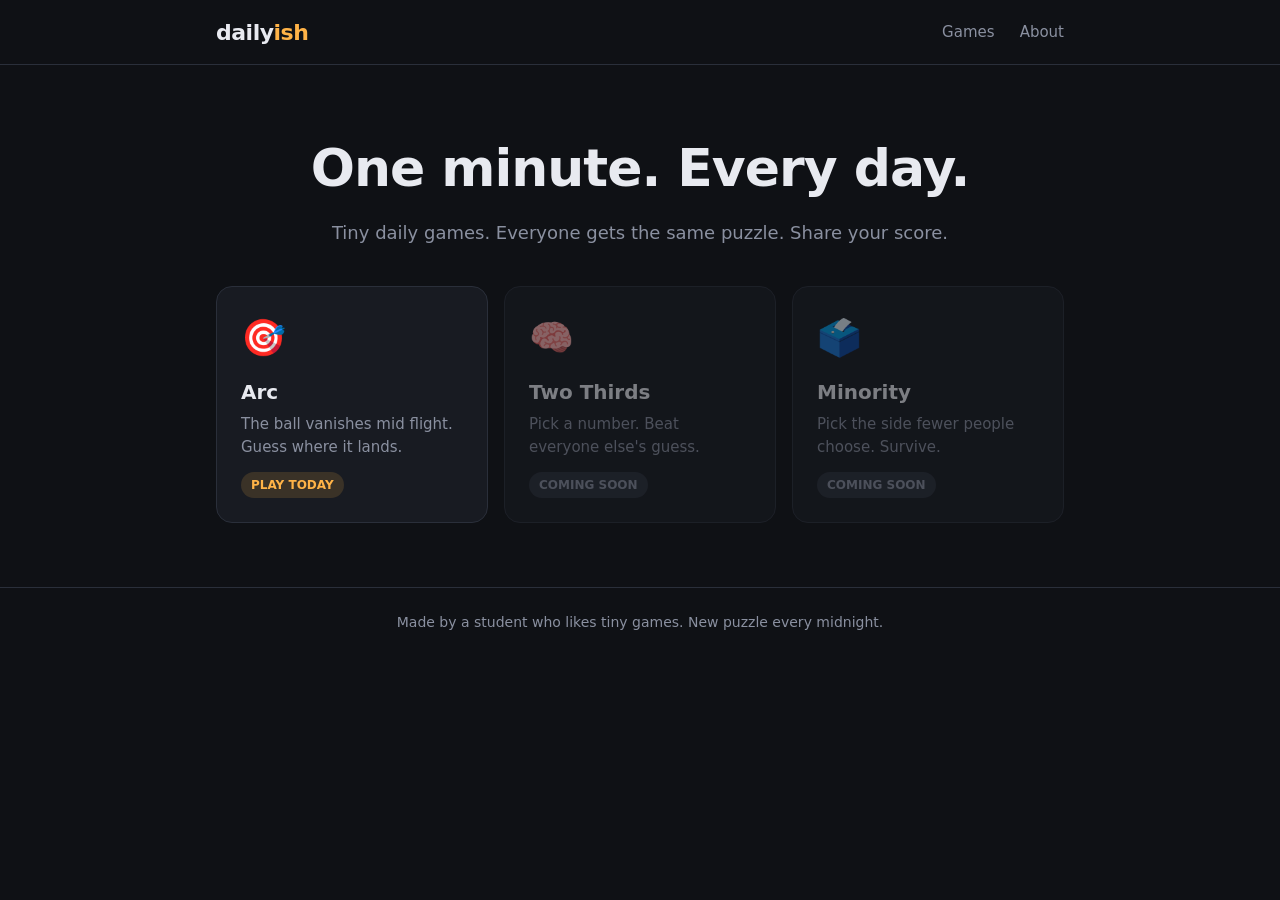
==== index.html @ bd533d9a "Add files via upload" ====
<!DOCTYPE html>
<html lang="en">
<head>
  <meta charset="UTF-8">
  <meta name="viewport" content="width=device-width, initial-scale=1.0">
  <title>Dailyish · Daily mini games</title>
  <meta name="description" content="New tiny games every day. One minute, share your score.">
  <link rel="stylesheet" href="style.css">
</head>
<body>
  <header>
    <div class="wrap">
      <a class="logo" href="index.html">daily<span>ish</span></a>
      <nav>
        <a href="index.html">Games</a>
        <a href="#about">About</a>
      </nav>
    </div>
  </header>

  <main class="wrap">
    <section class="hero">
      <h1>One minute. Every day.</h1>
      <p>Tiny daily games. Everyone gets the same puzzle. Share your score.</p>
    </section>

    <section class="grid">
      <a class="card" href="arc.html">
        <div class="emoji">🎯</div>
        <h2>Arc</h2>
        <p>The ball vanishes mid flight. Guess where it lands.</p>
        <span class="tag">PLAY TODAY</span>
      </a>

      <div class="card soon">
        <div class="emoji">🧠</div>
        <h2>Two Thirds</h2>
        <p>Pick a number. Beat everyone else's guess.</p>
        <span class="tag">COMING SOON</span>
      </div>

      <div class="card soon">
        <div class="emoji">🗳️</div>
        <h2>Minority</h2>
        <p>Pick the side fewer people choose. Survive.</p>
        <span class="tag">COMING SOON</span>
      </div>
    </section>
  </main>

  <footer id="about">
    <div class="wrap">Made by a student who likes tiny games. New puzzle every midnight.</div>
  </footer>
</body>
</html>
---- style.css ----
:root {
  --bg: #0f1115;
  --card: #181b22;
  --card-hover: #1f232c;
  --text: #e8eaf0;
  --muted: #8a90a0;
  --accent: #ffb347;
  --good: #5ad1a0;
  --bad: #ff6b6b;
  --line: #2a2f3a;
  --radius: 16px;
}

* { box-sizing: border-box; }

body {
  margin: 0;
  font-family: system-ui, -apple-system, "Segoe UI", Roboto, sans-serif;
  background: var(--bg);
  color: var(--text);
  line-height: 1.5;
}

a { color: inherit; text-decoration: none; }

.wrap {
  max-width: 880px;
  margin: 0 auto;
  padding: 0 16px;
}

/* Header */
header {
  border-bottom: 1px solid var(--line);
}
header .wrap {
  display: flex;
  align-items: center;
  justify-content: space-between;
  height: 64px;
}
.logo {
  font-weight: 800;
  font-size: 22px;
  letter-spacing: -0.5px;
}
.logo span { color: var(--accent); }
header nav a {
  color: var(--muted);
  margin-left: 20px;
  font-size: 15px;
}
header nav a:hover { color: var(--text); }

/* Hero */
.hero {
  padding: 64px 0 40px;
  text-align: center;
}
.hero h1 {
  font-size: clamp(32px, 6vw, 52px);
  margin: 0 0 12px;
  letter-spacing: -1px;
}
.hero p {
  color: var(--muted);
  font-size: 18px;
  margin: 0;
}

/* Game cards */
.grid {
  display: grid;
  grid-template-columns: repeat(auto-fill, minmax(240px, 1fr));
  gap: 16px;
  padding-bottom: 64px;
}
.card {
  background: var(--card);
  border: 1px solid var(--line);
  border-radius: var(--radius);
  padding: 24px;
  transition: transform 0.15s, background 0.15s;
}
a.card:hover {
  transform: translateY(-3px);
  background: var(--card-hover);
}
.card .emoji { font-size: 36px; }
.card h2 { margin: 12px 0 6px; font-size: 20px; }
.card p { margin: 0; color: var(--muted); font-size: 15px; }
.card .tag {
  display: inline-block;
  margin-top: 14px;
  font-size: 12px;
  font-weight: 700;
  padding: 4px 10px;
  border-radius: 999px;
  background: rgba(255, 179, 71, 0.15);
  color: var(--accent);
}
.card.soon { opacity: 0.5; }
.card.soon .tag { background: var(--line); color: var(--muted); }

/* Buttons */
.btn {
  display: inline-block;
  border: none;
  border-radius: 12px;
  padding: 12px 22px;
  font-size: 16px;
  font-weight: 700;
  cursor: pointer;
  background: var(--accent);
  color: #1a1206;
  font-family: inherit;
}
.btn:hover { filter: brightness(1.08); }
.btn.ghost {
  background: transparent;
  color: var(--text);
  border: 1px solid var(--line);
}

footer {
  border-top: 1px solid var(--line);
  color: var(--muted);
  font-size: 14px;
  text-align: center;
  padding: 24px 0;
}

/* Game page */
.game-top {
  display: flex;
  justify-content: space-between;
  align-items: center;
  padding: 20px 0 12px;
  color: var(--muted);
  font-size: 15px;
}
.game-top strong { color: var(--text); }
canvas {
  display: block;
  width: 100%;
  height: auto;
  border-radius: var(--radius);
  border: 1px solid var(--line);
  touch-action: manipulation;
  cursor: crosshair;
}
.msg {
  text-align: center;
  min-height: 56px;
  padding: 16px 0 8px;
  font-size: 18px;
}
.actions {
  display: flex;
  gap: 10px;
  justify-content: center;
  flex-wrap: wrap;
  padding-bottom: 40px;
}
.result {
  text-align: center;
  padding: 8px 0 16px;
}
.result .big { font-size: 44px; font-weight: 800; }
.result .emojis { font-size: 30px; letter-spacing: 6px; margin: 6px 0; }
.result .sub { color: var(--muted); }
.hidden { display: none !important; }
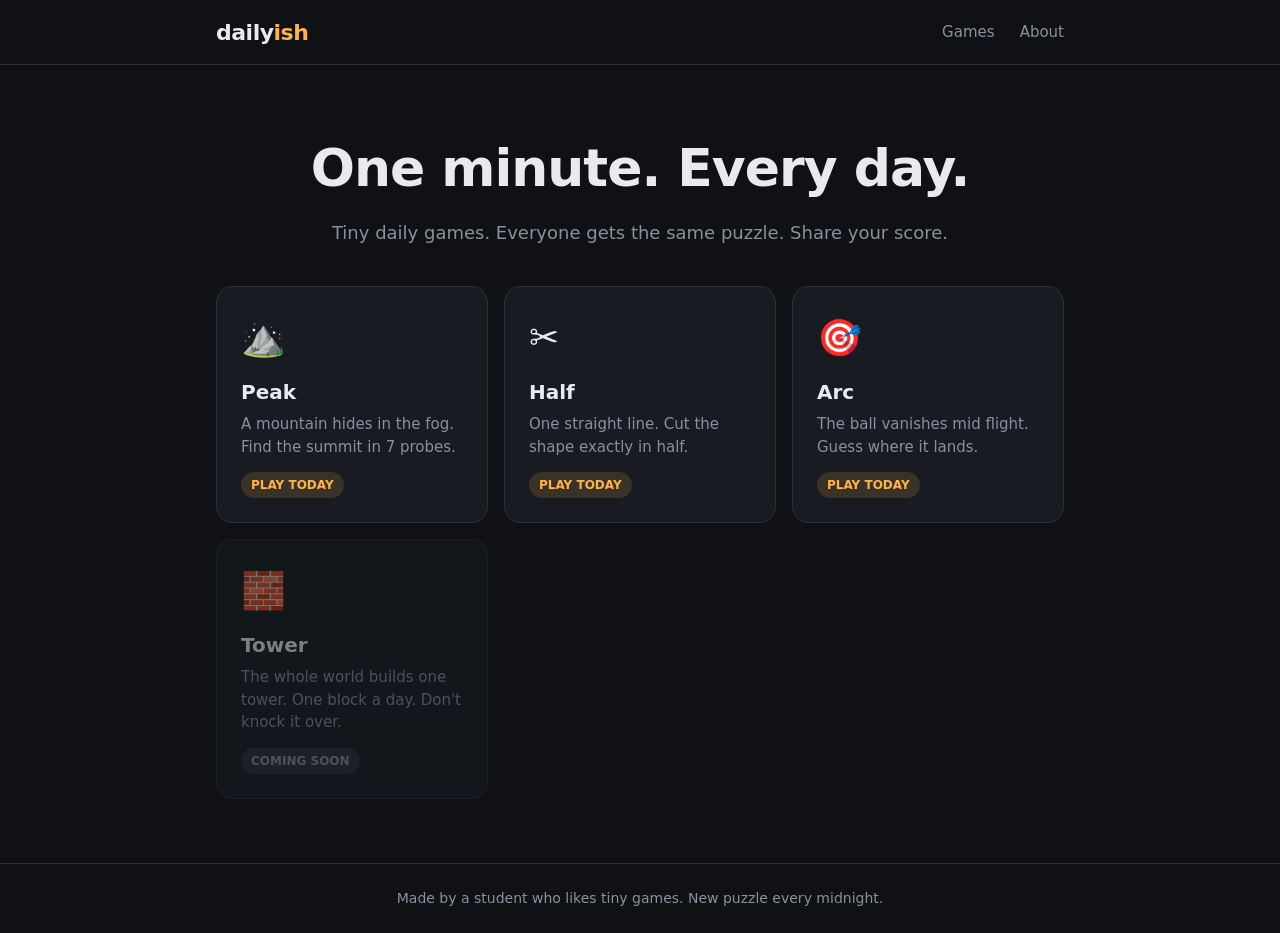
==== commit dc32a472: "Add files via upload" ====
--- a/index.html
+++ b/index.html
@@ -25,6 +25,20 @@
     </section>
 
     <section class="grid">
+      <a class="card" href="peak.html">
+        <div class="emoji">⛰️</div>
+        <h2>Peak</h2>
+        <p>A mountain hides in the fog. Find the summit in 7 probes.</p>
+        <span class="tag">PLAY TODAY</span>
+      </a>
+
+      <a class="card" href="half.html">
+        <div class="emoji">✂️</div>
+        <h2>Half</h2>
+        <p>One straight line. Cut the shape exactly in half.</p>
+        <span class="tag">PLAY TODAY</span>
+      </a>
+
       <a class="card" href="arc.html">
         <div class="emoji">🎯</div>
         <h2>Arc</h2>
@@ -33,16 +47,9 @@
       </a>
 
       <div class="card soon">
-        <div class="emoji">🧠</div>
-        <h2>Two Thirds</h2>
-        <p>Pick a number. Beat everyone else's guess.</p>
-        <span class="tag">COMING SOON</span>
-      </div>
-
-      <div class="card soon">
-        <div class="emoji">🗳️</div>
-        <h2>Minority</h2>
-        <p>Pick the side fewer people choose. Survive.</p>
+        <div class="emoji">🧱</div>
+        <h2>Tower</h2>
+        <p>The whole world builds one tower. One block a day. Don't knock it over.</p>
         <span class="tag">COMING SOON</span>
       </div>
     </section>
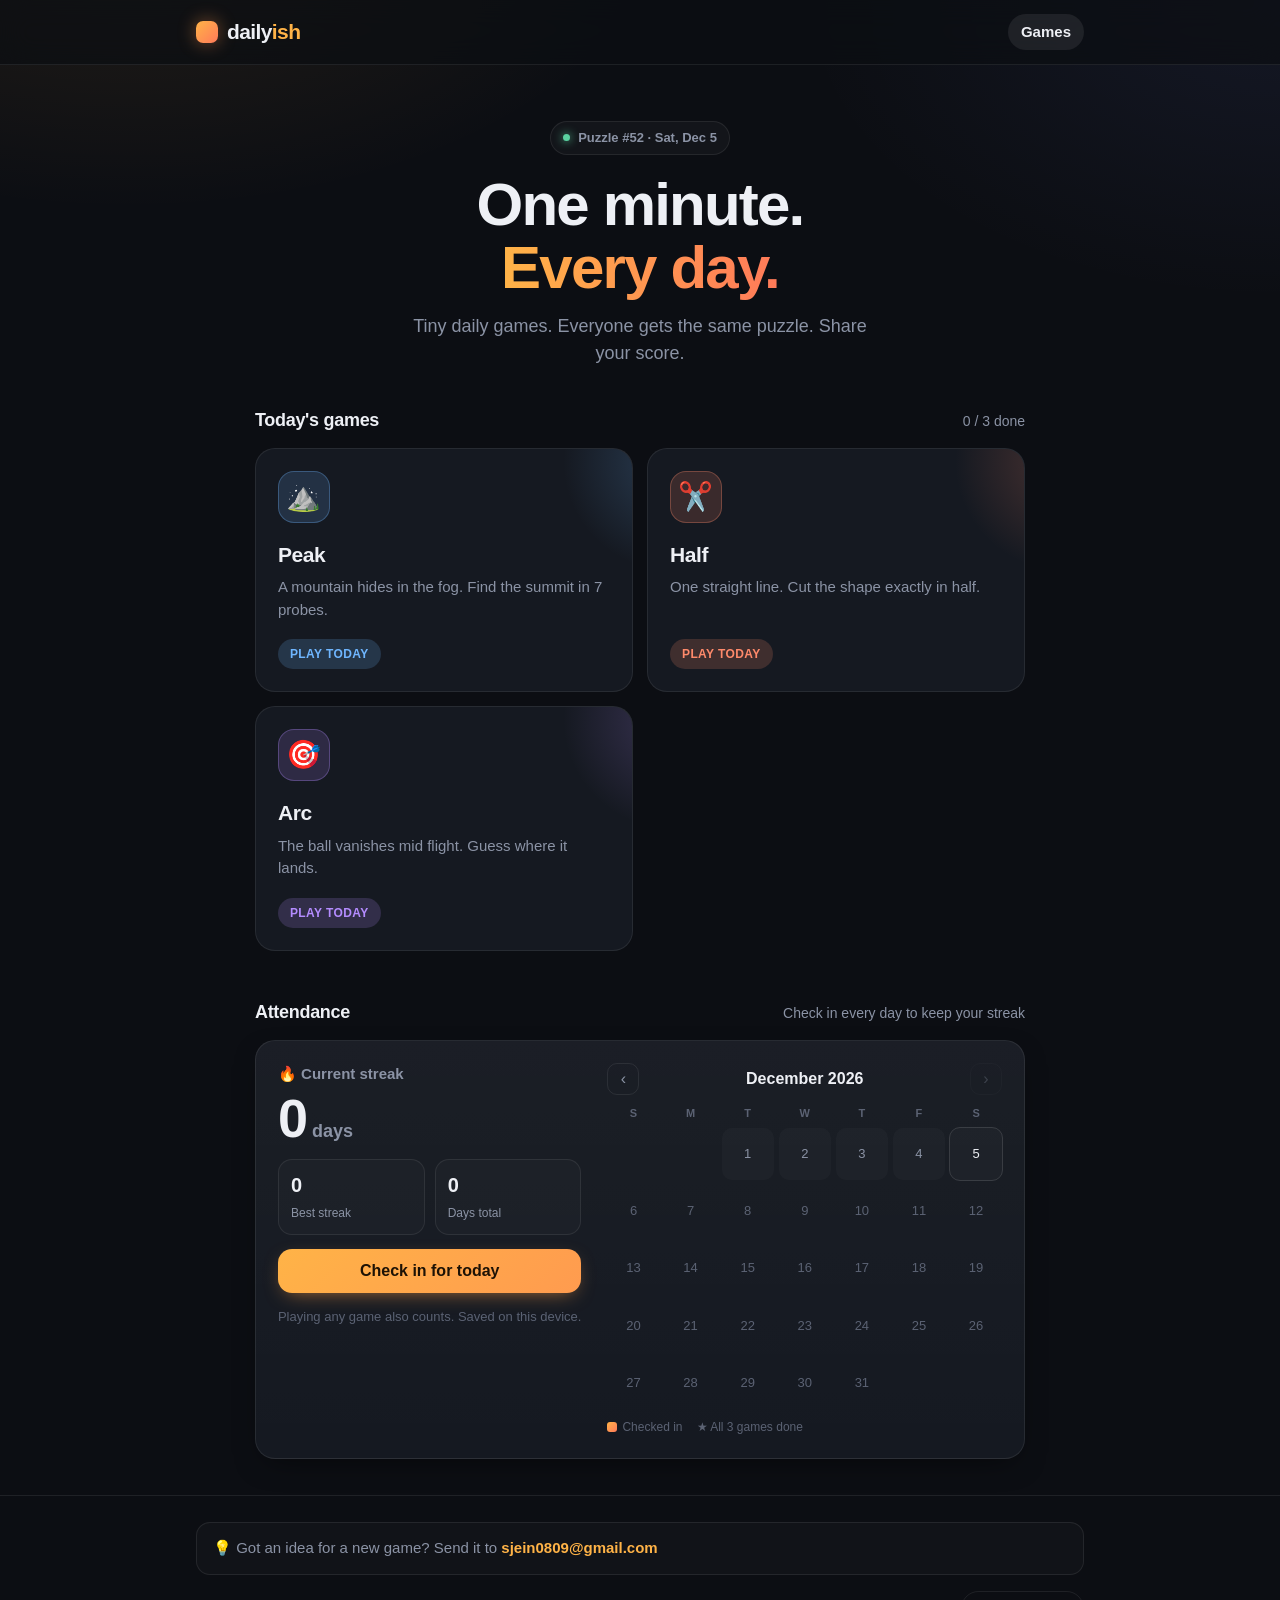
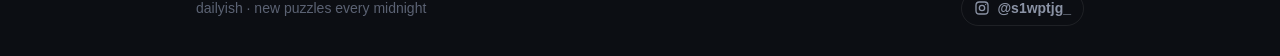
==== commit e9ee524e: "Add files via upload" ====
--- a/index.html
+++ b/index.html
@@ -5,58 +5,212 @@
   <meta name="viewport" content="width=device-width, initial-scale=1.0">
   <title>Dailyish · Daily mini games</title>
   <meta name="description" content="New tiny games every day. One minute, share your score.">
-  <link rel="stylesheet" href="style.css">
+  <link rel="stylesheet" href="style.css?v=4">
 </head>
 <body>
   <header>
     <div class="wrap">
       <a class="logo" href="index.html">daily<span>ish</span></a>
       <nav>
-        <a href="index.html">Games</a>
-        <a href="#about">About</a>
+        <a href="index.html" class="active">Games</a>
       </nav>
     </div>
   </header>
 
   <main class="wrap">
     <section class="hero">
-      <h1>One minute. Every day.</h1>
+      <span class="chip"><span class="dot"></span><span id="today">Today's puzzles are live</span></span>
+      <h1>One minute.<br><em>Every day.</em></h1>
       <p>Tiny daily games. Everyone gets the same puzzle. Share your score.</p>
     </section>
 
+    <div class="section-title">
+      <h2>Today's games</h2>
+      <span id="doneCount"></span>
+    </div>
     <section class="grid">
-      <a class="card" href="peak.html">
-        <div class="emoji">⛰️</div>
+      <a class="card" href="peak.html" data-game="peak" style="--c:#6fb6ff">
+        <div class="icon">⛰️</div>
         <h2>Peak</h2>
         <p>A mountain hides in the fog. Find the summit in 7 probes.</p>
         <span class="tag">PLAY TODAY</span>
       </a>
 
-      <a class="card" href="half.html">
-        <div class="emoji">✂️</div>
+      <a class="card" href="half.html" data-game="half" style="--c:#ff8a6b">
+        <div class="icon">✂️</div>
         <h2>Half</h2>
         <p>One straight line. Cut the shape exactly in half.</p>
         <span class="tag">PLAY TODAY</span>
       </a>
 
-      <a class="card" href="arc.html">
-        <div class="emoji">🎯</div>
+      <a class="card" href="arc.html" data-game="arc" style="--c:#b48cff">
+        <div class="icon">🎯</div>
         <h2>Arc</h2>
         <p>The ball vanishes mid flight. Guess where it lands.</p>
         <span class="tag">PLAY TODAY</span>
       </a>
-
-      <div class="card soon">
-        <div class="emoji">🧱</div>
-        <h2>Tower</h2>
-        <p>The whole world builds one tower. One block a day. Don't knock it over.</p>
-        <span class="tag">COMING SOON</span>
+    </section>
+
+    <div class="section-title">
+      <h2>Attendance</h2>
+      <span>Check in every day to keep your streak</span>
+    </div>
+    <section class="panel attend">
+      <div class="streak">
+        <div class="flame">🔥 Current streak<b><span id="streak">0</span><small>days</small></b></div>
+        <div class="stats">
+          <div class="stat"><div id="best">0</div><span>Best streak</span></div>
+          <div class="stat"><div id="totalDays">0</div><span>Days total</span></div>
+        </div>
+        <button class="btn" id="checkBtn">Check in for today</button>
+        <p class="hint">Playing any game also counts. Saved on this device.</p>
+      </div>
+      <div>
+        <div class="cal-head">
+          <button id="prevM" aria-label="Previous month">‹</button>
+          <span id="monthLabel"></span>
+          <button id="nextM" aria-label="Next month">›</button>
+        </div>
+        <div class="cal" id="cal"></div>
+        <div class="legend"><span><i></i>Checked in</span><span>★ All 3 games done</span></div>
       </div>
     </section>
   </main>
 
-  <footer id="about">
-    <div class="wrap">Made by a student who likes tiny games. New puzzle every midnight.</div>
+  <footer>
+    <div class="wrap">
+      <p class="idea">💡 Got an idea for a new game? Send it to <a href="mailto:sjein0809@gmail.com?subject=dailyish%20game%20idea">sjein0809@gmail.com</a></p>
+      <div class="foot-row">
+        <span>dailyish · new puzzles every midnight</span>
+        <a class="insta" href="https://www.instagram.com/s1wptjg_/" target="_blank" rel="noopener">
+          <svg width="16" height="16" viewBox="0 0 24 24" fill="none" stroke="currentColor" stroke-width="2" aria-hidden="true"><rect x="3" y="3" width="18" height="18" rx="5"/><circle cx="12" cy="12" r="4"/><circle cx="17.5" cy="6.5" r="1" fill="currentColor" stroke="none"/></svg>
+          @s1wptjg_
+        </a>
+      </div>
+    </div>
   </footer>
+
+<script src="common.js"></script>
+<script>
+const $ = id => document.getElementById(id);
+const CHECK_KEY = "dailyish-checkins";
+const GAMES = ["peak", "half", "arc"];
+
+// ===== Dates as yyyymmdd numbers =====
+const keyOf = d => d.getFullYear() * 10000 + (d.getMonth() + 1) * 100 + d.getDate();
+const dateOf = k => new Date(Math.floor(k / 10000), Math.floor(k / 100) % 100 - 1, k % 100);
+const addDays = (k, n) => { const d = dateOf(k); d.setDate(d.getDate() + n); return keyOf(d); };
+const today = Daily.key;
+
+// ===== Storage =====
+function readChecks() {
+  try { return new Set(JSON.parse(localStorage.getItem(CHECK_KEY)) || []); } catch (e) { return new Set(); }
+}
+function writeChecks(set) {
+  try { localStorage.setItem(CHECK_KEY, JSON.stringify([...set])); } catch (e) {}
+}
+// days a daily game was finished, from each game's own save: "<game>-yyyymmdd"
+function readPlayed() {
+  const played = {};
+  try {
+    for (let i = 0; i < localStorage.length; i++) {
+      const m = /^(arc|peak|half2?)-(\d{8})$/.exec(localStorage.key(i));
+      if (!m) continue;
+      const game = m[1].startsWith("half") ? "half" : m[1];
+      (played[m[2]] = played[m[2]] || new Set()).add(game);
+    }
+  } catch (e) {}
+  return played;
+}
+
+let checks = readChecks();
+let played = readPlayed();
+const attended = k => checks.has(k) || !!played[k];
+
+// ===== Today's cards =====
+let done = 0;
+document.querySelectorAll(".card[data-game]").forEach(card => {
+  if (played[today] && played[today].has(card.dataset.game)) {
+    done++;
+    const tag = card.querySelector(".tag");
+    tag.textContent = "DONE ✓";
+    tag.classList.add("done");
+  }
+});
+$("doneCount").textContent = done + " / " + GAMES.length + " done";
+$("today").textContent = "Puzzle #" + Daily.dayNum + " · " +
+  new Date().toLocaleDateString("en-US", { weekday: "short", month: "short", day: "numeric" });
+
+// ===== Streaks =====
+function streaks() {
+  let cur = 0, k = attended(today) ? today : addDays(today, -1);
+  while (attended(k)) { cur++; k = addDays(k, -1); }
+
+  const all = [...new Set([...checks, ...Object.keys(played).map(Number)])].sort((a, b) => a - b);
+  let best = 0, run = 0, prev = null;
+  for (const d of all) {
+    run = prev !== null && addDays(prev, 1) === d ? run + 1 : 1;
+    best = Math.max(best, run);
+    prev = d;
+  }
+  return { cur, best, total: all.length };
+}
+
+// ===== Calendar =====
+let viewOffset = 0; // months back from this month
+
+function renderCalendar(popKey) {
+  const now = dateOf(today);
+  const first = new Date(now.getFullYear(), now.getMonth() - viewOffset, 1);
+  const days = new Date(first.getFullYear(), first.getMonth() + 1, 0).getDate();
+  $("monthLabel").textContent = first.toLocaleDateString("en-US", { month: "long", year: "numeric" });
+  $("nextM").disabled = viewOffset === 0;
+
+  const cal = $("cal");
+  cal.innerHTML = "";
+  ["S", "M", "T", "W", "T", "F", "S"].forEach(d => {
+    const el = document.createElement("div");
+    el.className = "dow"; el.textContent = d;
+    cal.appendChild(el);
+  });
+  for (let i = 0; i < first.getDay(); i++) cal.appendChild(document.createElement("div"));
+  for (let d = 1; d <= days; d++) {
+    const k = first.getFullYear() * 10000 + (first.getMonth() + 1) * 100 + d;
+    const el = document.createElement("div");
+    el.className = "day";
+    el.textContent = d;
+    if (k > today) el.classList.add("future");
+    if (k === today) el.classList.add("today");
+    if (attended(k)) el.classList.add("on");
+    if (played[k] && played[k].size >= GAMES.length) el.classList.add("all");
+    if (k === popKey) el.classList.add("pop");
+    cal.appendChild(el);
+  }
+}
+
+function render(popKey) {
+  const s = streaks();
+  $("streak").textContent = s.cur;
+  $("best").textContent = s.best;
+  $("totalDays").textContent = s.total;
+  const btn = $("checkBtn");
+  if (attended(today)) {
+    btn.textContent = "Checked in today ✓";
+    btn.disabled = true;
+  }
+  renderCalendar(popKey);
+}
+
+$("checkBtn").onclick = () => {
+  checks.add(today);
+  writeChecks(checks);
+  viewOffset = 0;
+  render(today);
+};
+$("prevM").onclick = () => { viewOffset++; renderCalendar(); };
+$("nextM").onclick = () => { if (viewOffset > 0) { viewOffset--; renderCalendar(); } };
+
+render();
+</script>
 </body>
 </html>
--- a/style.css
+++ b/style.css
@@ -1,36 +1,57 @@
 :root {
-  --bg: #0f1115;
-  --card: #181b22;
-  --card-hover: #1f232c;
-  --text: #e8eaf0;
-  --muted: #8a90a0;
+  --bg: #0c0e13;
+  --card: #151921;
+  --card-hover: #1b2029;
+  --text: #eef0f5;
+  --muted: #8b93a5;
+  --faint: #5b6273;
   --accent: #ffb347;
+  --accent-2: #ff7a59;
   --good: #5ad1a0;
   --bad: #ff6b6b;
-  --line: #2a2f3a;
-  --radius: 16px;
+  --line: rgba(255, 255, 255, 0.08);
+  --line-strong: rgba(255, 255, 255, 0.14);
+  --radius: 20px;
+  --shadow: 0 10px 30px -12px rgba(0, 0, 0, 0.6);
 }
 
 * { box-sizing: border-box; }
+
+html { -webkit-text-size-adjust: 100%; }
 
 body {
   margin: 0;
-  font-family: system-ui, -apple-system, "Segoe UI", Roboto, sans-serif;
-  background: var(--bg);
+  min-height: 100vh;
+  font-family: -apple-system, BlinkMacSystemFont, "SF Pro Text", "Segoe UI", "Pretendard", "Apple SD Gothic Neo", Roboto, "Noto Sans KR", sans-serif;
+  background:
+    radial-gradient(900px 500px at 10% -10%, rgba(255, 179, 71, 0.10), transparent 60%),
+    radial-gradient(800px 500px at 100% 0%, rgba(122, 140, 255, 0.08), transparent 60%),
+    var(--bg);
+  background-attachment: fixed;
   color: var(--text);
   line-height: 1.5;
-}
+  -webkit-font-smoothing: antialiased;
+  display: flex;
+  flex-direction: column;
+}
+main { flex: 1; }
 
 a { color: inherit; text-decoration: none; }
 
 .wrap {
-  max-width: 880px;
+  max-width: 920px;
   margin: 0 auto;
   padding: 0 16px;
 }
 
 /* Header */
 header {
+  position: sticky;
+  top: 0;
+  z-index: 10;
+  background: rgba(12, 14, 19, 0.72);
+  backdrop-filter: blur(14px);
+  -webkit-backdrop-filter: blur(14px);
   border-bottom: 1px solid var(--line);
 }
 header .wrap {
@@ -40,112 +61,335 @@
   height: 64px;
 }
 .logo {
+  display: inline-flex;
+  align-items: center;
   font-weight: 800;
-  font-size: 22px;
-  letter-spacing: -0.5px;
+  font-size: 21px;
+  letter-spacing: -0.6px;
+}
+.logo::before {
+  content: "";
+  margin-right: 9px;
+  width: 22px;
+  height: 22px;
+  border-radius: 7px;
+  background: linear-gradient(135deg, var(--accent), var(--accent-2));
+  box-shadow: 0 0 18px rgba(255, 150, 80, 0.45);
 }
 .logo span { color: var(--accent); }
+header nav { display: flex; gap: 4px; }
 header nav a {
   color: var(--muted);
-  margin-left: 20px;
   font-size: 15px;
-}
-header nav a:hover { color: var(--text); }
+  font-weight: 600;
+  padding: 7px 13px;
+  border-radius: 999px;
+  transition: color 0.15s, background 0.15s;
+}
+header nav a:hover { color: var(--text); background: rgba(255, 255, 255, 0.06); }
+header nav a.active { color: var(--text); background: rgba(255, 255, 255, 0.08); }
 
 /* Hero */
 .hero {
-  padding: 64px 0 40px;
+  padding: 56px 0 32px;
   text-align: center;
 }
+.chip {
+  display: inline-flex;
+  align-items: center;
+  gap: 8px;
+  font-size: 13px;
+  font-weight: 600;
+  color: var(--muted);
+  padding: 6px 12px;
+  border: 1px solid var(--line);
+  border-radius: 999px;
+  background: rgba(255, 255, 255, 0.03);
+}
+.chip .dot {
+  width: 7px; height: 7px; border-radius: 50%;
+  background: var(--good);
+  box-shadow: 0 0 10px var(--good);
+}
 .hero h1 {
-  font-size: clamp(32px, 6vw, 52px);
-  margin: 0 0 12px;
-  letter-spacing: -1px;
+  font-size: clamp(34px, 7vw, 60px);
+  line-height: 1.05;
+  margin: 18px 0 14px;
+  letter-spacing: -1.8px;
+  font-weight: 800;
+}
+.hero h1 em {
+  font-style: normal;
+  background: linear-gradient(90deg, var(--accent), var(--accent-2));
+  -webkit-background-clip: text;
+  background-clip: text;
+  color: transparent;
 }
 .hero p {
   color: var(--muted);
   font-size: 18px;
-  margin: 0;
+  margin: 0 auto;
+  max-width: 460px;
+}
+
+.section-title {
+  display: flex;
+  align-items: baseline;
+  justify-content: space-between;
+  margin: 8px 0 14px;
+}
+.section-title h2 { font-size: 18px; margin: 0; letter-spacing: -0.3px; }
+.section-title span { color: var(--muted); font-size: 14px; }
+
+/* Panels (attendance) */
+.panel {
+  background: linear-gradient(180deg, rgba(255, 255, 255, 0.025), transparent), var(--card);
+  border: 1px solid var(--line);
+  border-radius: var(--radius);
+  padding: 22px;
+  box-shadow: var(--shadow);
 }
 
 /* Game cards */
 .grid {
   display: grid;
-  grid-template-columns: repeat(auto-fill, minmax(240px, 1fr));
-  gap: 16px;
-  padding-bottom: 64px;
+  grid-template-columns: repeat(auto-fill, minmax(250px, 1fr));
+  gap: 14px;
+  padding-bottom: 40px;
 }
 .card {
+  --c: var(--accent);
+  position: relative;
+  overflow: hidden;
+  display: flex;
+  flex-direction: column;
   background: var(--card);
   border: 1px solid var(--line);
   border-radius: var(--radius);
-  padding: 24px;
-  transition: transform 0.15s, background 0.15s;
+  padding: 22px;
+  transition: transform 0.18s, border-color 0.18s, background 0.18s;
+}
+.card::after {
+  content: "";
+  position: absolute;
+  inset: -40% -40% auto auto;
+  width: 220px; height: 220px;
+  background: radial-gradient(circle, color-mix(in srgb, var(--c) 22%, transparent), transparent 70%);
+  pointer-events: none;
 }
 a.card:hover {
-  transform: translateY(-3px);
+  transform: translateY(-4px);
   background: var(--card-hover);
-}
-.card .emoji { font-size: 36px; }
-.card h2 { margin: 12px 0 6px; font-size: 20px; }
-.card p { margin: 0; color: var(--muted); font-size: 15px; }
+  border-color: color-mix(in srgb, var(--c) 45%, transparent);
+}
+.card .icon {
+  width: 52px; height: 52px;
+  display: grid; place-items: center;
+  font-size: 28px;
+  border-radius: 16px;
+  background: color-mix(in srgb, var(--c) 16%, transparent);
+  border: 1px solid color-mix(in srgb, var(--c) 30%, transparent);
+}
+.card h2 { margin: 16px 0 6px; font-size: 21px; letter-spacing: -0.4px; }
+.card p { margin: 0 0 18px; color: var(--muted); font-size: 15px; flex: 1; }
 .card .tag {
-  display: inline-block;
-  margin-top: 14px;
+  align-self: flex-start;
   font-size: 12px;
-  font-weight: 700;
-  padding: 4px 10px;
+  font-weight: 800;
+  letter-spacing: 0.4px;
+  padding: 6px 12px;
   border-radius: 999px;
-  background: rgba(255, 179, 71, 0.15);
-  color: var(--accent);
-}
-.card.soon { opacity: 0.5; }
-.card.soon .tag { background: var(--line); color: var(--muted); }
+  background: color-mix(in srgb, var(--c) 18%, transparent);
+  color: var(--c);
+}
+.card .tag.done { background: rgba(90, 209, 160, 0.15); color: var(--good); }
 
 /* Buttons */
 .btn {
-  display: inline-block;
+  display: inline-flex;
+  align-items: center;
+  justify-content: center;
+  gap: 8px;
   border: none;
-  border-radius: 12px;
-  padding: 12px 22px;
+  border-radius: 14px;
+  padding: 13px 22px;
   font-size: 16px;
   font-weight: 700;
   cursor: pointer;
-  background: var(--accent);
-  color: #1a1206;
+  background: linear-gradient(135deg, var(--accent), #ff9b4f);
+  color: #1d1205;
   font-family: inherit;
-}
-.btn:hover { filter: brightness(1.08); }
+  box-shadow: 0 6px 20px -8px rgba(255, 160, 70, 0.7);
+  transition: transform 0.12s, filter 0.15s;
+}
+.btn:hover { filter: brightness(1.07); }
+.btn:active { transform: scale(0.97); }
+.btn:disabled { cursor: default; filter: none; opacity: 0.6; transform: none; }
 .btn.ghost {
+  background: rgba(255, 255, 255, 0.04);
+  color: var(--text);
+  border: 1px solid var(--line-strong);
+  box-shadow: none;
+}
+
+/* Attendance */
+.attend {
+  display: grid;
+  grid-template-columns: 1fr 1.3fr;
+  gap: 26px;
+  margin-bottom: 36px;
+}
+.attend .streak {
+  display: flex;
+  flex-direction: column;
+  gap: 14px;
+}
+.attend .flame { font-size: 15px; color: var(--muted); font-weight: 600; }
+.attend .flame b {
+  display: block;
+  font-size: 54px;
+  line-height: 1;
+  color: var(--text);
+  letter-spacing: -2px;
+  margin-top: 6px;
+}
+.attend .flame b small { font-size: 18px; color: var(--muted); letter-spacing: 0; margin-left: 6px; font-weight: 600; }
+.stats { display: flex; gap: 10px; }
+.stat {
+  flex: 1;
+  border: 1px solid var(--line);
+  border-radius: 14px;
+  padding: 10px 12px;
+  background: rgba(255, 255, 255, 0.02);
+}
+.stat div { font-size: 20px; font-weight: 800; }
+.stat span { font-size: 12px; color: var(--muted); }
+.attend .btn { width: 100%; }
+.attend .hint { font-size: 13px; color: var(--faint); margin: 0; }
+
+.cal-head {
+  display: flex;
+  align-items: center;
+  justify-content: space-between;
+  margin-bottom: 10px;
+  font-weight: 700;
+}
+.cal-head button {
+  width: 32px; height: 32px;
+  border-radius: 10px;
+  border: 1px solid var(--line);
   background: transparent;
-  color: var(--text);
-  border: 1px solid var(--line);
+  color: var(--muted);
+  font-size: 16px;
+  cursor: pointer;
+}
+.cal-head button:hover { color: var(--text); background: rgba(255, 255, 255, 0.05); }
+.cal-head button:disabled { opacity: 0.3; cursor: default; background: transparent; }
+.cal {
+  display: grid;
+  grid-template-columns: repeat(7, 1fr);
+  gap: 5px;
+  text-align: center;
+}
+.cal .dow { font-size: 11px; color: var(--faint); font-weight: 700; padding-bottom: 2px; }
+.cal .day {
+  position: relative;
+  aspect-ratio: 1;
+  display: grid;
+  place-items: center;
+  font-size: 13px;
+  border-radius: 10px;
+  color: var(--muted);
+  background: rgba(255, 255, 255, 0.025);
+}
+.cal .day.future { color: var(--faint); background: transparent; }
+.cal .day.today { outline: 1.5px solid var(--line-strong); color: var(--text); }
+.cal .day.on {
+  color: #1d1205;
+  font-weight: 800;
+  background: linear-gradient(135deg, var(--accent), var(--accent-2));
+}
+.cal .day.all::after {
+  content: "★";
+  position: absolute;
+  top: -5px; right: -3px;
+  font-size: 12px;
+  color: #fff3c4;
+  text-shadow: 0 0 6px rgba(255, 210, 120, 0.9);
+}
+.cal .day.pop { animation: pop 0.5s ease; }
+@keyframes pop {
+  0% { transform: scale(0.6); }
+  60% { transform: scale(1.18); }
+  100% { transform: scale(1); }
+}
+.legend { display: flex; gap: 14px; margin-top: 10px; font-size: 12px; color: var(--faint); }
+.legend i {
+  display: inline-block; width: 10px; height: 10px; border-radius: 3px; margin-right: 5px; vertical-align: -1px;
+  background: linear-gradient(135deg, var(--accent), var(--accent-2));
+}
+
+@media (max-width: 640px) {
+  .attend { grid-template-columns: 1fr; gap: 20px; }
+  .hero { padding: 40px 0 26px; }
 }
 
 footer {
   border-top: 1px solid var(--line);
-  color: var(--muted);
+  color: var(--faint);
   font-size: 14px;
-  text-align: center;
-  padding: 24px 0;
-}
+  padding: 26px 0 30px;
+}
+footer .idea {
+  margin: 0 0 16px;
+  padding: 14px 16px;
+  border: 1px solid var(--line);
+  border-radius: 14px;
+  background: rgba(255, 255, 255, 0.025);
+  color: var(--muted);
+  font-size: 15px;
+}
+footer .idea a { color: var(--accent); font-weight: 700; white-space: nowrap; }
+footer .idea a:hover { text-decoration: underline; }
+footer .foot-row { display: flex; justify-content: space-between; align-items: center; gap: 12px; flex-wrap: wrap; }
+footer .insta {
+  display: inline-flex;
+  align-items: center;
+  gap: 7px;
+  color: var(--muted);
+  font-weight: 600;
+  padding: 6px 12px;
+  border: 1px solid var(--line);
+  border-radius: 999px;
+  transition: color 0.15s, border-color 0.15s;
+}
+footer .insta:hover { color: var(--text); border-color: var(--line-strong); }
 
 /* Game page */
 .game-top {
   display: flex;
   justify-content: space-between;
   align-items: center;
-  padding: 20px 0 12px;
+  padding: 22px 0 12px;
   color: var(--muted);
   font-size: 15px;
 }
-.game-top strong { color: var(--text); }
+.game-top strong { color: var(--text); font-size: 18px; letter-spacing: -0.3px; }
+#hud {
+  font-size: 13px;
+  font-weight: 700;
+  padding: 5px 11px;
+  border-radius: 999px;
+  border: 1px solid var(--line);
+  background: rgba(255, 255, 255, 0.03);
+}
 canvas {
   display: block;
   width: 100%;
   height: auto;
   border-radius: var(--radius);
   border: 1px solid var(--line);
+  box-shadow: var(--shadow);
   touch-action: manipulation;
   cursor: crosshair;
 }
@@ -166,7 +410,7 @@
   text-align: center;
   padding: 8px 0 16px;
 }
-.result .big { font-size: 44px; font-weight: 800; }
+.result .big { font-size: 48px; font-weight: 800; letter-spacing: -1.5px; }
 .result .emojis { font-size: 30px; letter-spacing: 6px; margin: 6px 0; }
 .result .sub { color: var(--muted); }
 .hidden { display: none !important; }
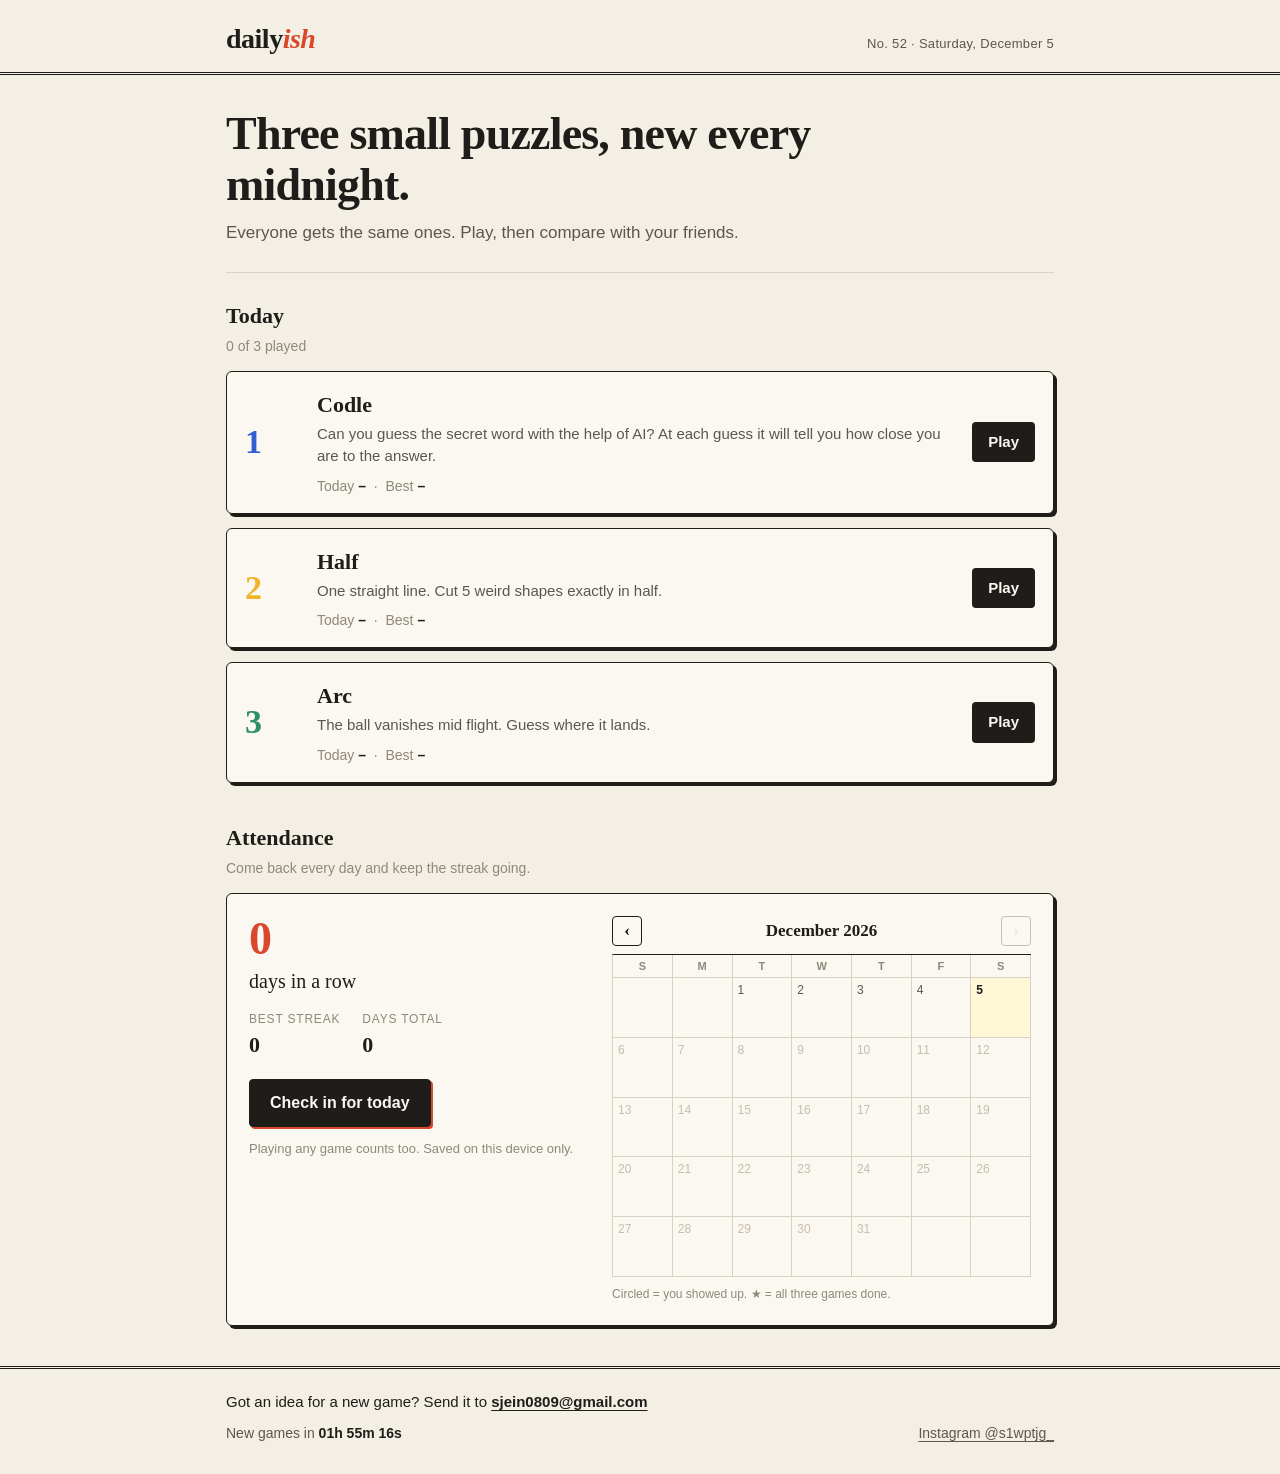
==== commit 8ae9f6d4: "Add files via upload" ====
--- a/index.html
+++ b/index.html
@@ -3,67 +3,69 @@
 <head>
   <meta charset="UTF-8">
   <meta name="viewport" content="width=device-width, initial-scale=1.0">
-  <title>Dailyish · Daily mini games</title>
-  <meta name="description" content="New tiny games every day. One minute, share your score.">
-  <link rel="stylesheet" href="style.css?v=4">
+  <title>dailyish</title>
+  <meta name="description" content="Three small puzzles, new every midnight.">
+  <link rel="stylesheet" href="style.css?v=7">
 </head>
 <body>
   <header>
     <div class="wrap">
       <a class="logo" href="index.html">daily<span>ish</span></a>
-      <nav>
-        <a href="index.html" class="active">Games</a>
-      </nav>
+      <span class="dateline" id="dateline"></span>
     </div>
   </header>
 
   <main class="wrap">
-    <section class="hero">
-      <span class="chip"><span class="dot"></span><span id="today">Today's puzzles are live</span></span>
-      <h1>One minute.<br><em>Every day.</em></h1>
-      <p>Tiny daily games. Everyone gets the same puzzle. Share your score.</p>
+    <section class="intro">
+      <h1>Three small puzzles, new every midnight.</h1>
+      <p>Everyone gets the same ones. Play, then compare with your friends.</p>
     </section>
 
-    <div class="section-title">
-      <h2>Today's games</h2>
-      <span id="doneCount"></span>
-    </div>
-    <section class="grid">
-      <a class="card" href="peak.html" data-game="peak" style="--c:#6fb6ff">
-        <div class="icon">⛰️</div>
-        <h2>Peak</h2>
-        <p>A mountain hides in the fog. Find the summit in 7 probes.</p>
-        <span class="tag">PLAY TODAY</span>
+    <h2 class="section">Today</h2>
+    <p class="section-note" id="doneCount"></p>
+    <section class="games">
+      <a class="box game" href="codle.html" data-game="codle" style="--c: var(--blue)">
+        <span class="num">1</span>
+        <div>
+          <h3>Codle</h3>
+          <p>Can you guess the secret word with the help of AI? At each guess it will tell you how close you are to the answer.</p>
+          <div class="scores">Today <b data-today>–</b> &nbsp;·&nbsp; Best <b data-best>–</b></div>
+        </div>
+        <span class="play">Play</span>
       </a>
 
-      <a class="card" href="half.html" data-game="half" style="--c:#ff8a6b">
-        <div class="icon">✂️</div>
-        <h2>Half</h2>
-        <p>One straight line. Cut the shape exactly in half.</p>
-        <span class="tag">PLAY TODAY</span>
+      <a class="box game" href="half.html" data-game="half" style="--c: var(--yellow)">
+        <span class="num">2</span>
+        <div>
+          <h3>Half</h3>
+          <p>One straight line. Cut 5 weird shapes exactly in half.</p>
+          <div class="scores">Today <b data-today>–</b> &nbsp;·&nbsp; Best <b data-best>–</b></div>
+        </div>
+        <span class="play">Play</span>
       </a>
 
-      <a class="card" href="arc.html" data-game="arc" style="--c:#b48cff">
-        <div class="icon">🎯</div>
-        <h2>Arc</h2>
-        <p>The ball vanishes mid flight. Guess where it lands.</p>
-        <span class="tag">PLAY TODAY</span>
+      <a class="box game" href="arc.html" data-game="arc" style="--c: var(--green)">
+        <span class="num">3</span>
+        <div>
+          <h3>Arc</h3>
+          <p>The ball vanishes mid flight. Guess where it lands.</p>
+          <div class="scores">Today <b data-today>–</b> &nbsp;·&nbsp; Best <b data-best>–</b></div>
+        </div>
+        <span class="play">Play</span>
       </a>
     </section>
 
-    <div class="section-title">
-      <h2>Attendance</h2>
-      <span>Check in every day to keep your streak</span>
-    </div>
-    <section class="panel attend">
-      <div class="streak">
-        <div class="flame">🔥 Current streak<b><span id="streak">0</span><small>days</small></b></div>
-        <div class="stats">
-          <div class="stat"><div id="best">0</div><span>Best streak</span></div>
-          <div class="stat"><div id="totalDays">0</div><span>Days total</span></div>
-        </div>
+    <h2 class="section">Attendance</h2>
+    <p class="section-note">Come back every day and keep the streak going.</p>
+    <section class="box attend">
+      <div>
+        <p class="streak-line"><b id="streak">0</b><span id="streakText">days in a row</span></p>
+        <dl>
+          <div><dt>Best streak</dt><dd id="best">0</dd></div>
+          <div><dt>Days total</dt><dd id="totalDays">0</dd></div>
+        </dl>
         <button class="btn" id="checkBtn">Check in for today</button>
-        <p class="hint">Playing any game also counts. Saved on this device.</p>
+        <p class="hint">Playing any game counts too. Saved on this device only.</p>
       </div>
       <div>
         <div class="cal-head">
@@ -72,29 +74,26 @@
           <button id="nextM" aria-label="Next month">›</button>
         </div>
         <div class="cal" id="cal"></div>
-        <div class="legend"><span><i></i>Checked in</span><span>★ All 3 games done</span></div>
+        <div class="legend">Circled = you showed up. ★ = all three games done.</div>
       </div>
     </section>
   </main>
 
   <footer>
     <div class="wrap">
-      <p class="idea">💡 Got an idea for a new game? Send it to <a href="mailto:sjein0809@gmail.com?subject=dailyish%20game%20idea">sjein0809@gmail.com</a></p>
+      <p class="idea">Got an idea for a new game? Send it to <a href="mailto:sjein0809@gmail.com?subject=dailyish%20game%20idea">sjein0809@gmail.com</a></p>
       <div class="foot-row">
-        <span>dailyish · new puzzles every midnight</span>
-        <a class="insta" href="https://www.instagram.com/s1wptjg_/" target="_blank" rel="noopener">
-          <svg width="16" height="16" viewBox="0 0 24 24" fill="none" stroke="currentColor" stroke-width="2" aria-hidden="true"><rect x="3" y="3" width="18" height="18" rx="5"/><circle cx="12" cy="12" r="4"/><circle cx="17.5" cy="6.5" r="1" fill="currentColor" stroke="none"/></svg>
-          @s1wptjg_
-        </a>
+        <span>New games in <b data-next>--h --m --s</b></span>
+        <a class="insta" href="https://www.instagram.com/s1wptjg_/" target="_blank" rel="noopener">Instagram @s1wptjg_</a>
       </div>
     </div>
   </footer>
 
-<script src="common.js"></script>
+<script src="common.js?v=2"></script>
 <script>
 const $ = id => document.getElementById(id);
 const CHECK_KEY = "dailyish-checkins";
-const GAMES = ["peak", "half", "arc"];
+const GAMES = ["codle", "half", "arc"];
 
 // ===== Dates as yyyymmdd numbers =====
 const keyOf = d => d.getFullYear() * 10000 + (d.getMonth() + 1) * 100 + d.getDate();
@@ -110,11 +109,12 @@
   try { localStorage.setItem(CHECK_KEY, JSON.stringify([...set])); } catch (e) {}
 }
 // days a daily game was finished, from each game's own save: "<game>-yyyymmdd"
+// (peak is a retired game; its old days still count as attendance)
 function readPlayed() {
   const played = {};
   try {
     for (let i = 0; i < localStorage.length; i++) {
-      const m = /^(arc|peak|half2?)-(\d{8})$/.exec(localStorage.key(i));
+      const m = /^(arc|peak|codle|half\d?)-(\d{8})$/.exec(localStorage.key(i));
       if (!m) continue;
       const game = m[1].startsWith("half") ? "half" : m[1];
       (played[m[2]] = played[m[2]] || new Set()).add(game);
@@ -126,20 +126,39 @@
 let checks = readChecks();
 let played = readPlayed();
 const attended = k => checks.has(k) || !!played[k];
-
-// ===== Today's cards =====
+const playedAll = k => !!played[k] && GAMES.every(g => played[k].has(g));
+
+// ===== Today's games =====
+// how each game's score reads, and which way is better
+const FORMAT = {
+  codle: v => v + (v === 1 ? " guess" : " guesses"),
+  half: v => v + " / 500",
+  arc: v => v + " / 300",
+};
+const LOWER_IS_BETTER = { codle: true };
+
+const allScores = Daily.allScores();
 let done = 0;
-document.querySelectorAll(".card[data-game]").forEach(card => {
-  if (played[today] && played[today].has(card.dataset.game)) {
+document.querySelectorAll(".game[data-game]").forEach(card => {
+  const game = card.dataset.game;
+  const mine = allScores[game] || {};
+  const vals = Object.values(mine);
+  if (mine[today] !== undefined) card.querySelector("[data-today]").textContent = FORMAT[game](mine[today]);
+  if (vals.length) {
+    const best = LOWER_IS_BETTER[game] ? Math.min(...vals) : Math.max(...vals);
+    card.querySelector("[data-best]").textContent = FORMAT[game](best);
+  }
+  if (played[today] && played[today].has(game)) {
     done++;
-    const tag = card.querySelector(".tag");
-    tag.textContent = "DONE ✓";
+    const tag = card.querySelector(".play");
+    tag.textContent = "Done";
     tag.classList.add("done");
   }
 });
-$("doneCount").textContent = done + " / " + GAMES.length + " done";
-$("today").textContent = "Puzzle #" + Daily.dayNum + " · " +
-  new Date().toLocaleDateString("en-US", { weekday: "short", month: "short", day: "numeric" });
+$("doneCount").textContent = done === GAMES.length ? "All done for today. See you tomorrow."
+  : done + " of " + GAMES.length + " played";
+$("dateline").textContent = "No. " + Daily.dayNum + " · " +
+  new Date().toLocaleDateString("en-US", { weekday: "long", month: "long", day: "numeric" });
 
 // ===== Streaks =====
 function streaks() {
@@ -173,17 +192,29 @@
     el.className = "dow"; el.textContent = d;
     cal.appendChild(el);
   });
-  for (let i = 0; i < first.getDay(); i++) cal.appendChild(document.createElement("div"));
+  for (let i = 0; i < first.getDay(); i++) {
+    const el = document.createElement("div");
+    el.className = "pad";
+    cal.appendChild(el);
+  }
   for (let d = 1; d <= days; d++) {
     const k = first.getFullYear() * 10000 + (first.getMonth() + 1) * 100 + d;
     const el = document.createElement("div");
     el.className = "day";
     el.textContent = d;
+    el.style.setProperty("--tilt", ((k * 37) % 23 - 11) + "deg"); // each stamp lands a bit crooked
     if (k > today) el.classList.add("future");
     if (k === today) el.classList.add("today");
     if (attended(k)) el.classList.add("on");
-    if (played[k] && played[k].size >= GAMES.length) el.classList.add("all");
+    if (playedAll(k)) el.classList.add("all");
     if (k === popKey) el.classList.add("pop");
+    cal.appendChild(el);
+  }
+  // finish the last row so the grid lines close up
+  const used = 7 + first.getDay() + days;
+  for (let i = 0; i < (7 - used % 7) % 7; i++) {
+    const el = document.createElement("div");
+    el.className = "pad";
     cal.appendChild(el);
   }
 }
@@ -191,11 +222,12 @@
 function render(popKey) {
   const s = streaks();
   $("streak").textContent = s.cur;
+  $("streakText").textContent = s.cur === 1 ? "day in a row" : "days in a row";
   $("best").textContent = s.best;
   $("totalDays").textContent = s.total;
   const btn = $("checkBtn");
   if (attended(today)) {
-    btn.textContent = "Checked in today ✓";
+    btn.textContent = "Checked in ✓";
     btn.disabled = true;
   }
   renderCalendar(popKey);
--- a/style.css
+++ b/style.css
@@ -1,395 +1,269 @@
+/* dailyish — a printed puzzle page */
 :root {
-  --bg: #0c0e13;
-  --card: #151921;
-  --card-hover: #1b2029;
-  --text: #eef0f5;
-  --muted: #8b93a5;
-  --faint: #5b6273;
-  --accent: #ffb347;
-  --accent-2: #ff7a59;
-  --good: #5ad1a0;
-  --bad: #ff6b6b;
-  --line: rgba(255, 255, 255, 0.08);
-  --line-strong: rgba(255, 255, 255, 0.14);
-  --radius: 20px;
-  --shadow: 0 10px 30px -12px rgba(0, 0, 0, 0.6);
+  --paper: #f4efe4;
+  --sheet: #fbf8f1;
+  --ink: #1f1d1a;
+  --ink-2: #5c574e;
+  --faint: #8f887b;
+  --rule: #d9d1c1;
+  --red: #d9482b;
+  --yellow: #f0b429;
+  --green: #2f8f6b;
+  --blue: #2f5fd0;
+  --serif: Georgia, "Iowan Old Style", "Times New Roman", "AppleMyungjo", "Noto Serif KR", serif;
+  --sans: -apple-system, BlinkMacSystemFont, "Segoe UI", "Apple SD Gothic Neo", "Noto Sans KR", Roboto, sans-serif;
 }
 
 * { box-sizing: border-box; }
-
 html { -webkit-text-size-adjust: 100%; }
 
 body {
   margin: 0;
   min-height: 100vh;
-  font-family: -apple-system, BlinkMacSystemFont, "SF Pro Text", "Segoe UI", "Pretendard", "Apple SD Gothic Neo", Roboto, "Noto Sans KR", sans-serif;
-  background:
-    radial-gradient(900px 500px at 10% -10%, rgba(255, 179, 71, 0.10), transparent 60%),
-    radial-gradient(800px 500px at 100% 0%, rgba(122, 140, 255, 0.08), transparent 60%),
-    var(--bg);
-  background-attachment: fixed;
-  color: var(--text);
+  display: flex;
+  flex-direction: column;
+  background: var(--paper);
+  color: var(--ink);
+  font-family: var(--sans);
   line-height: 1.5;
   -webkit-font-smoothing: antialiased;
-  display: flex;
-  flex-direction: column;
 }
 main { flex: 1; }
-
-a { color: inherit; text-decoration: none; }
+a { color: inherit; }
 
 .wrap {
-  max-width: 920px;
+  max-width: 860px;
   margin: 0 auto;
   padding: 0 16px;
 }
 
-/* Header */
-header {
-  position: sticky;
-  top: 0;
-  z-index: 10;
-  background: rgba(12, 14, 19, 0.72);
-  backdrop-filter: blur(14px);
-  -webkit-backdrop-filter: blur(14px);
-  border-bottom: 1px solid var(--line);
-}
+/* Masthead */
+header { border-bottom: 3px double var(--ink); }
 header .wrap {
-  display: flex;
-  align-items: center;
-  justify-content: space-between;
-  height: 64px;
-}
-.logo {
-  display: inline-flex;
-  align-items: center;
-  font-weight: 800;
-  font-size: 21px;
-  letter-spacing: -0.6px;
-}
-.logo::before {
-  content: "";
-  margin-right: 9px;
-  width: 22px;
-  height: 22px;
-  border-radius: 7px;
-  background: linear-gradient(135deg, var(--accent), var(--accent-2));
-  box-shadow: 0 0 18px rgba(255, 150, 80, 0.45);
-}
-.logo span { color: var(--accent); }
-header nav { display: flex; gap: 4px; }
-header nav a {
-  color: var(--muted);
-  font-size: 15px;
-  font-weight: 600;
-  padding: 7px 13px;
-  border-radius: 999px;
-  transition: color 0.15s, background 0.15s;
-}
-header nav a:hover { color: var(--text); background: rgba(255, 255, 255, 0.06); }
-header nav a.active { color: var(--text); background: rgba(255, 255, 255, 0.08); }
-
-/* Hero */
-.hero {
-  padding: 56px 0 32px;
-  text-align: center;
-}
-.chip {
-  display: inline-flex;
-  align-items: center;
-  gap: 8px;
-  font-size: 13px;
-  font-weight: 600;
-  color: var(--muted);
-  padding: 6px 12px;
-  border: 1px solid var(--line);
-  border-radius: 999px;
-  background: rgba(255, 255, 255, 0.03);
-}
-.chip .dot {
-  width: 7px; height: 7px; border-radius: 50%;
-  background: var(--good);
-  box-shadow: 0 0 10px var(--good);
-}
-.hero h1 {
-  font-size: clamp(34px, 7vw, 60px);
-  line-height: 1.05;
-  margin: 18px 0 14px;
-  letter-spacing: -1.8px;
-  font-weight: 800;
-}
-.hero h1 em {
-  font-style: normal;
-  background: linear-gradient(90deg, var(--accent), var(--accent-2));
-  -webkit-background-clip: text;
-  background-clip: text;
-  color: transparent;
-}
-.hero p {
-  color: var(--muted);
-  font-size: 18px;
-  margin: 0 auto;
-  max-width: 460px;
-}
-
-.section-title {
   display: flex;
   align-items: baseline;
   justify-content: space-between;
-  margin: 8px 0 14px;
-}
-.section-title h2 { font-size: 18px; margin: 0; letter-spacing: -0.3px; }
-.section-title span { color: var(--muted); font-size: 14px; }
-
-/* Panels (attendance) */
-.panel {
-  background: linear-gradient(180deg, rgba(255, 255, 255, 0.025), transparent), var(--card);
-  border: 1px solid var(--line);
-  border-radius: var(--radius);
-  padding: 22px;
-  box-shadow: var(--shadow);
-}
-
-/* Game cards */
-.grid {
+  gap: 12px;
+  padding-top: 18px;
+  padding-bottom: 12px;
+}
+.logo {
+  font-family: var(--serif);
+  font-weight: 700;
+  font-size: 28px;
+  letter-spacing: -0.5px;
+  text-decoration: none;
+}
+.logo span { font-style: italic; color: var(--red); }
+header nav { display: flex; gap: 18px; font-size: 15px; }
+header nav a { color: var(--ink-2); text-decoration: none; }
+header nav a:hover { color: var(--ink); text-decoration: underline; text-underline-offset: 3px; }
+.dateline { font-size: 13px; color: var(--ink-2); letter-spacing: 0.3px; }
+
+/* Home intro */
+.intro { padding: 34px 0 26px; border-bottom: 1px solid var(--rule); margin-bottom: 26px; }
+.intro h1 {
+  font-family: var(--serif);
+  font-weight: 700;
+  font-size: clamp(30px, 6vw, 46px);
+  line-height: 1.1;
+  letter-spacing: -0.8px;
+  margin: 0 0 10px;
+  max-width: 620px;
+}
+.intro p { margin: 0; color: var(--ink-2); font-size: 17px; }
+
+h2.section {
+  font-family: var(--serif);
+  font-size: 22px;
+  margin: 0 0 4px;
+}
+.section-note { color: var(--faint); font-size: 14px; margin: 0 0 14px; }
+
+/* Boxes */
+.box {
+  background: var(--sheet);
+  border: 1.5px solid var(--ink);
+  border-radius: 6px;
+  box-shadow: 3px 3px 0 var(--ink);
+}
+
+/* Game list */
+.games { display: grid; gap: 14px; margin-bottom: 38px; }
+.game {
   display: grid;
-  grid-template-columns: repeat(auto-fill, minmax(250px, 1fr));
-  gap: 14px;
-  padding-bottom: 40px;
-}
-.card {
-  --c: var(--accent);
-  position: relative;
-  overflow: hidden;
-  display: flex;
-  flex-direction: column;
-  background: var(--card);
-  border: 1px solid var(--line);
-  border-radius: var(--radius);
-  padding: 22px;
-  transition: transform 0.18s, border-color 0.18s, background 0.18s;
-}
-.card::after {
-  content: "";
-  position: absolute;
-  inset: -40% -40% auto auto;
-  width: 220px; height: 220px;
-  background: radial-gradient(circle, color-mix(in srgb, var(--c) 22%, transparent), transparent 70%);
-  pointer-events: none;
-}
-a.card:hover {
-  transform: translateY(-4px);
-  background: var(--card-hover);
-  border-color: color-mix(in srgb, var(--c) 45%, transparent);
-}
-.card .icon {
-  width: 52px; height: 52px;
-  display: grid; place-items: center;
-  font-size: 28px;
-  border-radius: 16px;
-  background: color-mix(in srgb, var(--c) 16%, transparent);
-  border: 1px solid color-mix(in srgb, var(--c) 30%, transparent);
-}
-.card h2 { margin: 16px 0 6px; font-size: 21px; letter-spacing: -0.4px; }
-.card p { margin: 0 0 18px; color: var(--muted); font-size: 15px; flex: 1; }
-.card .tag {
-  align-self: flex-start;
-  font-size: 12px;
-  font-weight: 800;
-  letter-spacing: 0.4px;
+  grid-template-columns: 56px 1fr auto;
+  align-items: center;
+  gap: 16px;
+  padding: 16px 18px;
+  text-decoration: none;
+}
+.game .num {
+  font-family: var(--serif);
+  font-size: 34px;
+  font-weight: 700;
+  color: var(--c, var(--red));
+  line-height: 1;
+}
+.game h3 { font-family: var(--serif); font-size: 22px; margin: 0 0 2px; }
+.game p { margin: 0; color: var(--ink-2); font-size: 15px; }
+.game .scores { margin-top: 8px; font-size: 14px; color: var(--faint); }
+.game .scores b { color: var(--ink); font-weight: 700; }
+.game .play {
+  font-weight: 700;
+  font-size: 15px;
+  padding: 9px 16px;
+  border-radius: 4px;
+  background: var(--ink);
+  color: var(--sheet);
+  white-space: nowrap;
+}
+.game .play.done {
+  background: transparent;
+  color: var(--green);
+  border: 2px solid var(--green);
+  transform: rotate(-4deg);
   padding: 6px 12px;
-  border-radius: 999px;
-  background: color-mix(in srgb, var(--c) 18%, transparent);
-  color: var(--c);
-}
-.card .tag.done { background: rgba(90, 209, 160, 0.15); color: var(--good); }
+  text-transform: uppercase;
+  letter-spacing: 1px;
+  font-size: 13px;
+}
+a.game:hover { transform: translate(-1px, -1px); box-shadow: 4px 4px 0 var(--ink); }
+@media (max-width: 560px) {
+  .game { grid-template-columns: 40px 1fr; }
+  .game .num { font-size: 28px; }
+  .game .play { grid-column: 2; justify-self: start; }
+}
 
 /* Buttons */
 .btn {
-  display: inline-flex;
-  align-items: center;
-  justify-content: center;
-  gap: 8px;
-  border: none;
-  border-radius: 14px;
-  padding: 13px 22px;
+  display: inline-block;
+  font: inherit;
+  font-weight: 700;
   font-size: 16px;
-  font-weight: 700;
+  padding: 11px 20px;
+  border-radius: 4px;
+  border: 1.5px solid var(--ink);
+  background: var(--ink);
+  color: var(--sheet);
   cursor: pointer;
-  background: linear-gradient(135deg, var(--accent), #ff9b4f);
-  color: #1d1205;
-  font-family: inherit;
-  box-shadow: 0 6px 20px -8px rgba(255, 160, 70, 0.7);
-  transition: transform 0.12s, filter 0.15s;
-}
-.btn:hover { filter: brightness(1.07); }
-.btn:active { transform: scale(0.97); }
-.btn:disabled { cursor: default; filter: none; opacity: 0.6; transform: none; }
-.btn.ghost {
-  background: rgba(255, 255, 255, 0.04);
-  color: var(--text);
-  border: 1px solid var(--line-strong);
-  box-shadow: none;
-}
+  box-shadow: 2px 2px 0 var(--red);
+}
+.btn:hover { transform: translate(-1px, -1px); box-shadow: 3px 3px 0 var(--red); }
+.btn:active { transform: translate(1px, 1px); box-shadow: 0 0 0 var(--red); }
+.btn:disabled { cursor: default; transform: none; opacity: 0.55; box-shadow: none; }
+.btn.ghost { background: transparent; color: var(--ink); box-shadow: none; }
+.btn.ghost:hover { background: rgba(31, 29, 26, 0.05); }
 
 /* Attendance */
 .attend {
   display: grid;
-  grid-template-columns: 1fr 1.3fr;
-  gap: 26px;
-  margin-bottom: 36px;
-}
-.attend .streak {
-  display: flex;
-  flex-direction: column;
-  gap: 14px;
-}
-.attend .flame { font-size: 15px; color: var(--muted); font-weight: 600; }
-.attend .flame b {
-  display: block;
-  font-size: 54px;
-  line-height: 1;
-  color: var(--text);
-  letter-spacing: -2px;
-  margin-top: 6px;
-}
-.attend .flame b small { font-size: 18px; color: var(--muted); letter-spacing: 0; margin-left: 6px; font-weight: 600; }
-.stats { display: flex; gap: 10px; }
-.stat {
-  flex: 1;
-  border: 1px solid var(--line);
-  border-radius: 14px;
-  padding: 10px 12px;
-  background: rgba(255, 255, 255, 0.02);
-}
-.stat div { font-size: 20px; font-weight: 800; }
-.stat span { font-size: 12px; color: var(--muted); }
-.attend .btn { width: 100%; }
-.attend .hint { font-size: 13px; color: var(--faint); margin: 0; }
+  grid-template-columns: 1fr 1.25fr;
+  gap: 28px;
+  padding: 22px;
+  margin-bottom: 40px;
+}
+.attend .streak-line { font-family: var(--serif); font-size: 20px; margin: 0 0 14px; }
+.attend .streak-line b { font-size: 46px; color: var(--red); display: block; line-height: 1; margin-bottom: 4px; }
+.attend dl { display: flex; gap: 22px; margin: 0 0 18px; }
+.attend dt { font-size: 12px; color: var(--faint); text-transform: uppercase; letter-spacing: 0.8px; }
+.attend dd { margin: 0; font-family: var(--serif); font-size: 22px; font-weight: 700; }
+.attend .hint { font-size: 13px; color: var(--faint); margin: 12px 0 0; }
 
 .cal-head {
   display: flex;
   align-items: center;
   justify-content: space-between;
-  margin-bottom: 10px;
-  font-weight: 700;
+  font-family: var(--serif);
+  font-weight: 700;
+  font-size: 17px;
+  margin-bottom: 8px;
 }
 .cal-head button {
-  width: 32px; height: 32px;
-  border-radius: 10px;
-  border: 1px solid var(--line);
+  font: inherit;
+  width: 30px; height: 30px;
+  border: 1.5px solid var(--ink);
+  border-radius: 4px;
   background: transparent;
-  color: var(--muted);
-  font-size: 16px;
   cursor: pointer;
 }
-.cal-head button:hover { color: var(--text); background: rgba(255, 255, 255, 0.05); }
-.cal-head button:disabled { opacity: 0.3; cursor: default; background: transparent; }
+.cal-head button:disabled { opacity: 0.25; cursor: default; }
 .cal {
   display: grid;
   grid-template-columns: repeat(7, 1fr);
-  gap: 5px;
-  text-align: center;
-}
-.cal .dow { font-size: 11px; color: var(--faint); font-weight: 700; padding-bottom: 2px; }
+  border-top: 1.5px solid var(--ink);
+  border-left: 1px solid var(--rule);
+}
+.cal .dow, .cal .day, .cal .pad {
+  border-right: 1px solid var(--rule);
+  border-bottom: 1px solid var(--rule);
+}
+.cal .dow { font-size: 11px; color: var(--faint); text-align: center; padding: 3px 0; font-weight: 700; }
 .cal .day {
   position: relative;
   aspect-ratio: 1;
-  display: grid;
-  place-items: center;
-  font-size: 13px;
-  border-radius: 10px;
-  color: var(--muted);
-  background: rgba(255, 255, 255, 0.025);
-}
-.cal .day.future { color: var(--faint); background: transparent; }
-.cal .day.today { outline: 1.5px solid var(--line-strong); color: var(--text); }
-.cal .day.on {
-  color: #1d1205;
-  font-weight: 800;
-  background: linear-gradient(135deg, var(--accent), var(--accent-2));
-}
-.cal .day.all::after {
+  font-size: 12px;
+  padding: 3px 5px;
+  color: var(--ink-2);
+}
+.cal .day.future { color: #c5bdad; }
+.cal .day.today { background: #fff7d6; color: var(--ink); font-weight: 700; }
+/* the red ink stamp */
+.cal .day.on::after {
+  content: "";
+  position: absolute;
+  left: 50%; top: 56%;
+  width: 62%; aspect-ratio: 1;
+  border: 2.5px solid var(--red);
+  border-radius: 50%;
+  transform: translate(-50%, -50%) rotate(var(--tilt, -8deg));
+  opacity: 0.85;
+}
+.cal .day.all::before {
   content: "★";
   position: absolute;
-  top: -5px; right: -3px;
+  right: 4px; bottom: 1px;
+  color: var(--red);
   font-size: 12px;
-  color: #fff3c4;
-  text-shadow: 0 0 6px rgba(255, 210, 120, 0.9);
-}
-.cal .day.pop { animation: pop 0.5s ease; }
-@keyframes pop {
-  0% { transform: scale(0.6); }
-  60% { transform: scale(1.18); }
-  100% { transform: scale(1); }
-}
-.legend { display: flex; gap: 14px; margin-top: 10px; font-size: 12px; color: var(--faint); }
-.legend i {
-  display: inline-block; width: 10px; height: 10px; border-radius: 3px; margin-right: 5px; vertical-align: -1px;
-  background: linear-gradient(135deg, var(--accent), var(--accent-2));
-}
+}
+.cal .day.pop::after { animation: stamp 0.35s ease-out; }
+@keyframes stamp {
+  0% { transform: translate(-50%, -50%) scale(1.8) rotate(var(--tilt, -8deg)); opacity: 0; }
+  100% { transform: translate(-50%, -50%) scale(1) rotate(var(--tilt, -8deg)); opacity: 0.85; }
+}
+.legend { margin-top: 8px; font-size: 12px; color: var(--faint); }
 
 @media (max-width: 640px) {
-  .attend { grid-template-columns: 1fr; gap: 20px; }
-  .hero { padding: 40px 0 26px; }
-}
-
-footer {
-  border-top: 1px solid var(--line);
-  color: var(--faint);
-  font-size: 14px;
-  padding: 26px 0 30px;
-}
-footer .idea {
-  margin: 0 0 16px;
-  padding: 14px 16px;
-  border: 1px solid var(--line);
-  border-radius: 14px;
-  background: rgba(255, 255, 255, 0.025);
-  color: var(--muted);
+  .attend { grid-template-columns: 1fr; gap: 20px; padding: 18px; }
+}
+
+/* Footer */
+footer { border-top: 3px double var(--ink); padding: 22px 0 30px; font-size: 14px; color: var(--ink-2); }
+footer [data-next] { font-variant-numeric: tabular-nums; color: var(--ink); }
+footer .idea { margin: 0 0 10px; font-size: 15px; color: var(--ink); }
+footer .idea a { font-weight: 700; white-space: nowrap; text-underline-offset: 3px; }
+footer .foot-row { display: flex; justify-content: space-between; gap: 12px; flex-wrap: wrap; }
+footer .insta { text-underline-offset: 3px; }
+
+/* Game pages */
+.game-top {
+  display: flex;
+  justify-content: space-between;
+  align-items: baseline;
+  padding: 22px 0 12px;
+  color: var(--ink-2);
   font-size: 15px;
 }
-footer .idea a { color: var(--accent); font-weight: 700; white-space: nowrap; }
-footer .idea a:hover { text-decoration: underline; }
-footer .foot-row { display: flex; justify-content: space-between; align-items: center; gap: 12px; flex-wrap: wrap; }
-footer .insta {
-  display: inline-flex;
-  align-items: center;
-  gap: 7px;
-  color: var(--muted);
-  font-weight: 600;
-  padding: 6px 12px;
-  border: 1px solid var(--line);
-  border-radius: 999px;
-  transition: color 0.15s, border-color 0.15s;
-}
-footer .insta:hover { color: var(--text); border-color: var(--line-strong); }
-
-/* Game page */
-.game-top {
-  display: flex;
-  justify-content: space-between;
-  align-items: center;
-  padding: 22px 0 12px;
-  color: var(--muted);
-  font-size: 15px;
-}
-.game-top strong { color: var(--text); font-size: 18px; letter-spacing: -0.3px; }
-#hud {
-  font-size: 13px;
-  font-weight: 700;
-  padding: 5px 11px;
-  border-radius: 999px;
-  border: 1px solid var(--line);
-  background: rgba(255, 255, 255, 0.03);
-}
+.game-top strong { font-family: var(--serif); font-size: 24px; color: var(--ink); }
+#hud { font-size: 14px; color: var(--ink-2); }
 canvas {
   display: block;
   width: 100%;
   height: auto;
-  border-radius: var(--radius);
-  border: 1px solid var(--line);
-  box-shadow: var(--shadow);
+  background: var(--sheet);
+  border: 1.5px solid var(--ink);
+  border-radius: 6px;
+  box-shadow: 3px 3px 0 var(--ink);
   touch-action: manipulation;
   cursor: crosshair;
 }
@@ -406,11 +280,21 @@
   flex-wrap: wrap;
   padding-bottom: 40px;
 }
-.result {
-  text-align: center;
-  padding: 8px 0 16px;
-}
-.result .big { font-size: 48px; font-weight: 800; letter-spacing: -1.5px; }
-.result .emojis { font-size: 30px; letter-spacing: 6px; margin: 6px 0; }
-.result .sub { color: var(--muted); }
+.result { text-align: center; padding: 6px 0 16px; }
+.result .big { font-family: var(--serif); font-size: 46px; font-weight: 700; }
+.result .emojis { font-size: 28px; letter-spacing: 4px; margin: 4px 0; }
+.result .sub { color: var(--ink-2); }
 .hidden { display: none !important; }
+
+/* Half: look back at each round */
+.review { display: flex; gap: 8px; justify-content: center; flex-wrap: wrap; margin: 0 0 14px; }
+.review button {
+  font: inherit;
+  font-size: 15px;
+  padding: 5px 11px;
+  border-radius: 4px;
+  border: 1.5px solid var(--ink);
+  background: var(--sheet);
+  cursor: pointer;
+}
+.review button.on { background: var(--ink); color: var(--sheet); }
